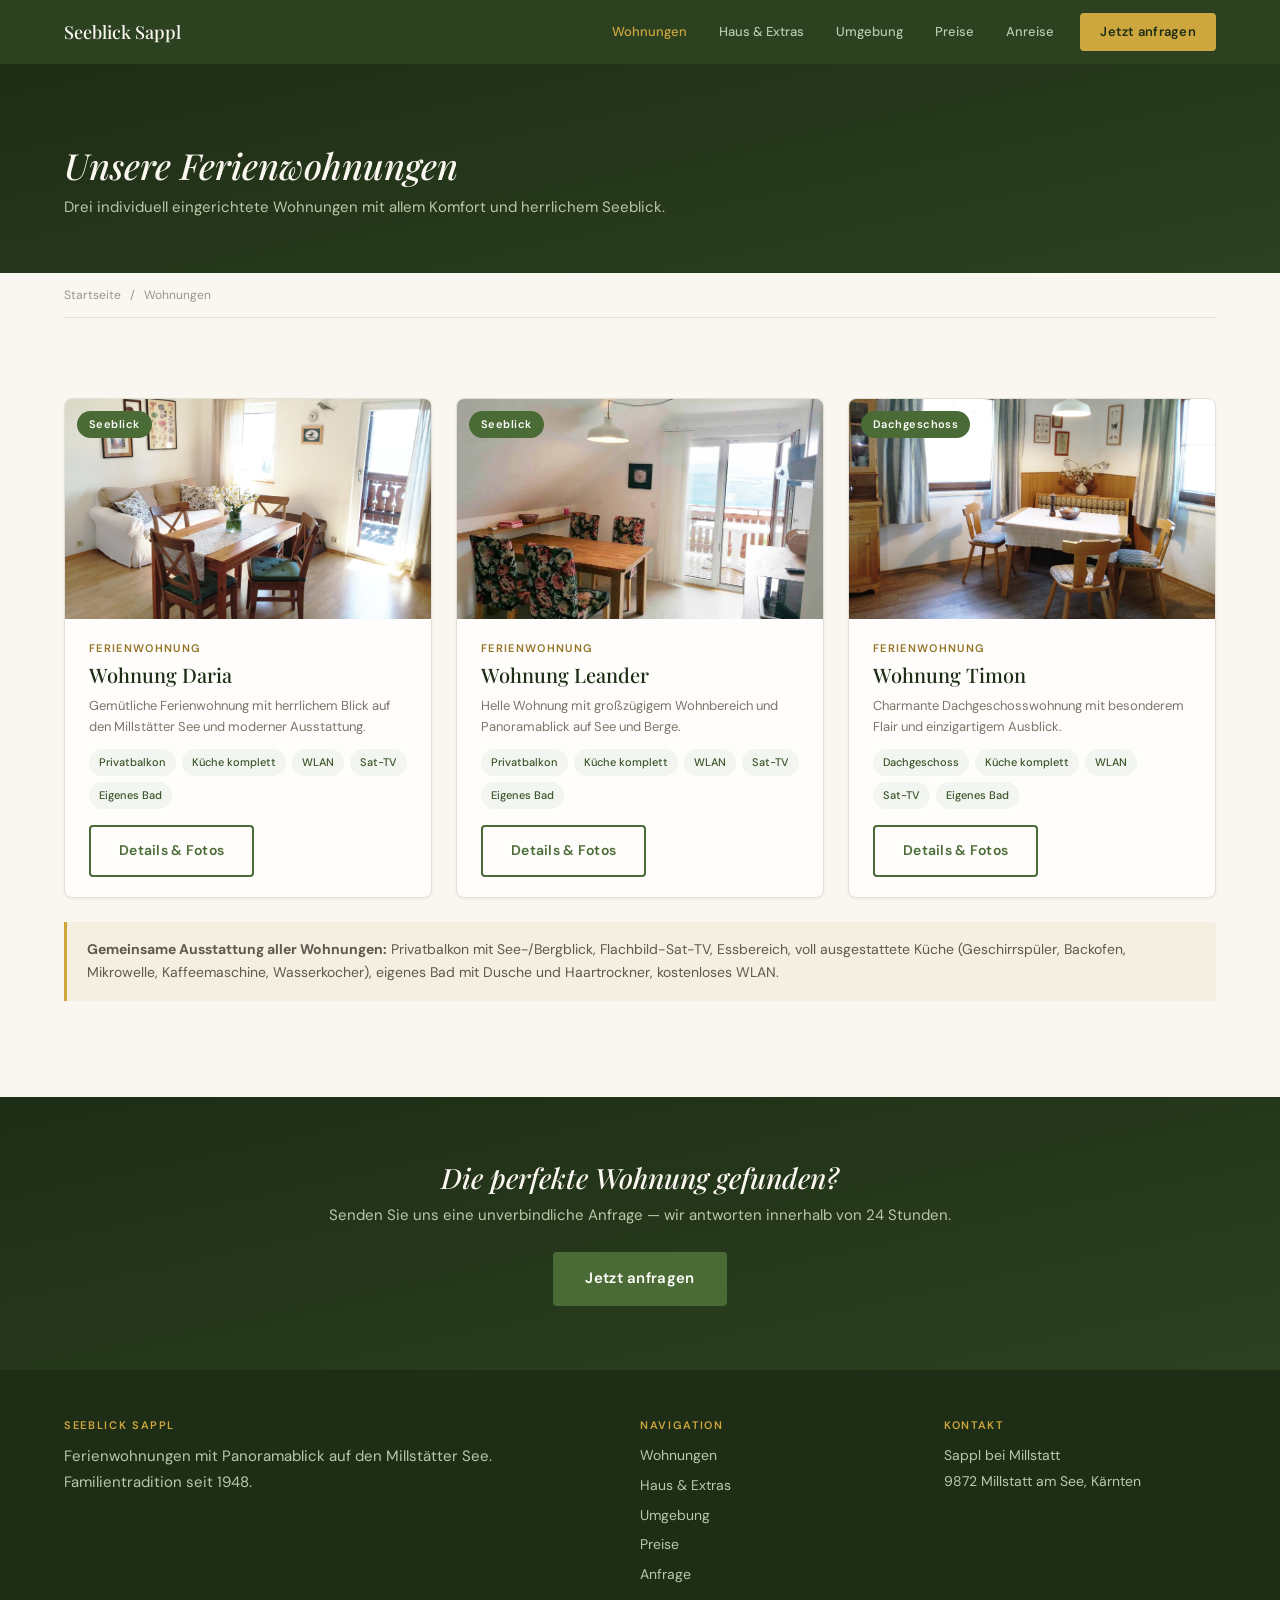
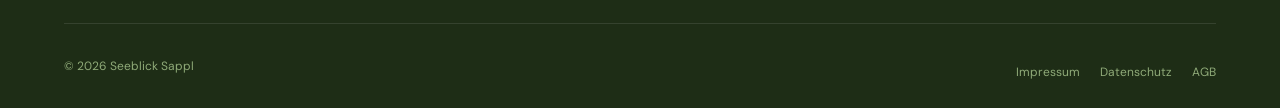
==== wohnungen/index.html @ 19c52aa5 "Initial commit: Seeblick Sappl Website" ====
<!DOCTYPE html>
<html lang="de">
<head>
  <meta charset="UTF-8">
  <meta name="viewport" content="width=device-width, initial-scale=1.0">
  <title>Ferienwohnungen — Seeblick Sappl am Millstätter See</title>
  <meta name="description" content="Drei stilvolle Ferienwohnungen Daria, Leander und Timon mit Seeblick und voll ausgestatteter Küche in Sappl bei Millstatt.">
  <link rel="canonical" href="https://seeblick-sappl.at/wohnungen/">
  <link rel="preconnect" href="https://fonts.googleapis.com">
  <link rel="preconnect" href="https://fonts.gstatic.com" crossorigin>
  <link href="https://fonts.googleapis.com/css2?family=Cormorant+Garamond:ital,wght@0,400;0,500;0,600;1,400;1,500&family=DM+Sans:ital,wght@0,300;0,400;0,500;0,600;0,700;1,400&family=Playfair+Display:ital,wght@0,400;0,500;0,600;0,700;1,400;1,500&display=swap" rel="stylesheet">
  <link rel="stylesheet" href="../css/style.css">
</head>
<body>

  <header class="header">
    <div class="header__inner">
      <a href="../index.html" class="header__logo">Seeblick Sappl</a>
      <nav class="nav">
        <a href="index.html" class="nav__link nav__link--active">Wohnungen</a>
        <a href="../haus-und-extras.html" class="nav__link">Haus &amp; Extras</a>
        <a href="../umgebung.html" class="nav__link">Umgebung</a>
        <a href="../preise.html" class="nav__link">Preise</a>
        <a href="../anreise.html" class="nav__link">Anreise</a>
        <a href="../anfrage.html" class="btn btn--primary nav__cta">Jetzt anfragen</a>
      </nav>
      <button class="hamburger" aria-label="Menü öffnen"><span></span><span></span><span></span></button>
    </div>
  </header>

  <div class="mobile-nav">
    <a href="index.html" class="mobile-nav__link">Wohnungen</a>
    <a href="../haus-und-extras.html" class="mobile-nav__link">Haus &amp; Extras</a>
    <a href="../umgebung.html" class="mobile-nav__link">Umgebung</a>
    <a href="../preise.html" class="mobile-nav__link">Preise</a>
    <a href="../anreise.html" class="mobile-nav__link">Anreise</a>
    <a href="../anfrage.html" class="mobile-nav__link">Jetzt anfragen</a>
  </div>

  <section class="page-hero">
    <div class="container">
      <h1>Unsere Ferienwohnungen</h1>
      <p>Drei individuell eingerichtete Wohnungen mit allem Komfort und herrlichem Seeblick.</p>
    </div>
  </section>

  <div class="container">
    <nav class="breadcrumb"><a href="../index.html">Startseite</a> <span>/</span> Wohnungen</nav>
  </div>

  <section class="section">
    <div class="container">
      <div class="apartment-grid">
        <div class="apartment-card">
          <div class="apartment-card__img" style="background-image: url('../bilder/Appartement%20Daria/Daria%20Wohnk%C3%BCche1.jpg');">
            <span class="apartment-card__badge">Seeblick</span>
          </div>
          <div class="apartment-card__body">
            <p class="apartment-card__label">Ferienwohnung</p>
            <h3 class="apartment-card__name">Wohnung Daria</h3>
            <p class="apartment-card__desc">Gemütliche Ferienwohnung mit herrlichem Blick auf den Millstätter See und moderner Ausstattung.</p>
            <ul class="apartment-card__features">
              <li>Privatbalkon</li>
              <li>Küche komplett</li>
              <li>WLAN</li>
              <li>Sat-TV</li>
              <li>Eigenes Bad</li>
            </ul>
            <a href="daria.html" class="btn btn--outline">Details &amp; Fotos</a>
          </div>
        </div>
        <div class="apartment-card">
          <div class="apartment-card__img" style="background-image: url('../bilder/Appartement%20Leander/Leander%20K%C3%BCche.jpeg');">
            <span class="apartment-card__badge">Seeblick</span>
          </div>
          <div class="apartment-card__body">
            <p class="apartment-card__label">Ferienwohnung</p>
            <h3 class="apartment-card__name">Wohnung Leander</h3>
            <p class="apartment-card__desc">Helle Wohnung mit großzügigem Wohnbereich und Panoramablick auf See und Berge.</p>
            <ul class="apartment-card__features">
              <li>Privatbalkon</li>
              <li>Küche komplett</li>
              <li>WLAN</li>
              <li>Sat-TV</li>
              <li>Eigenes Bad</li>
            </ul>
            <a href="leander.html" class="btn btn--outline">Details &amp; Fotos</a>
          </div>
        </div>
        <div class="apartment-card">
          <div class="apartment-card__img" style="background-image: url('../bilder/Appartement%20Timon/Timon%20Wohnk%C3%BCche%201.jpg');">
            <span class="apartment-card__badge">Dachgeschoss</span>
          </div>
          <div class="apartment-card__body">
            <p class="apartment-card__label">Ferienwohnung</p>
            <h3 class="apartment-card__name">Wohnung Timon</h3>
            <p class="apartment-card__desc">Charmante Dachgeschosswohnung mit besonderem Flair und einzigartigem Ausblick.</p>
            <ul class="apartment-card__features">
              <li>Dachgeschoss</li>
              <li>Küche komplett</li>
              <li>WLAN</li>
              <li>Sat-TV</li>
              <li>Eigenes Bad</li>
            </ul>
            <a href="timon.html" class="btn btn--outline">Details &amp; Fotos</a>
          </div>
        </div>
      </div>

      <div class="info-box" style="margin-top: 24px;">
        <p><strong>Gemeinsame Ausstattung aller Wohnungen:</strong> Privatbalkon mit See-/Bergblick, Flachbild-Sat-TV, Essbereich, voll ausgestattete Küche (Geschirrspüler, Backofen, Mikrowelle, Kaffeemaschine, Wasserkocher), eigenes Bad mit Dusche und Haartrockner, kostenloses WLAN.</p>
      </div>
    </div>
  </section>

  <section class="cta-banner">
    <div class="container">
      <h2>Die perfekte Wohnung gefunden?</h2>
      <p>Senden Sie uns eine unverbindliche Anfrage — wir antworten innerhalb von 24 Stunden.</p>
      <a href="../anfrage.html" class="btn btn--primary btn--lg">Jetzt anfragen</a>
    </div>
  </section>

  <footer class="footer">
    <div class="container">
      <div class="footer__grid">
        <div>
          <h4 class="footer__heading">Seeblick Sappl</h4>
          <p>Ferienwohnungen mit Panoramablick auf den Millstätter See. Familientradition seit 1948.</p>
        </div>
        <div>
          <h4 class="footer__heading">Navigation</h4>
          <ul class="footer__list">
            <li><a href="index.html">Wohnungen</a></li>
            <li><a href="../haus-und-extras.html">Haus &amp; Extras</a></li>
            <li><a href="../umgebung.html">Umgebung</a></li>
            <li><a href="../preise.html">Preise</a></li>
            <li><a href="../anfrage.html">Anfrage</a></li>
          </ul>
        </div>
        <div>
          <h4 class="footer__heading">Kontakt</h4>
          <div class="footer__contact">
            <p>Sappl bei Millstatt</p>
            <p>9872 Millstatt am See, Kärnten</p>
          </div>
        </div>
      </div>
      <div class="footer__bottom">
        <p>&copy; 2026 Seeblick Sappl</p>
        <div class="footer__legal">
          <a href="../impressum.html">Impressum</a>
          <a href="../datenschutz.html">Datenschutz</a>
          <a href="../agb.html">AGB</a>
        </div>
      </div>
    </div>
  </footer>

  <script src="../js/main.js"></script>
</body>
</html>
---- css/style.css ----
/* ============================================
   Seeblick Sappl — Alpine Hospitality Design
   Inspiriert von josalzburg.com & hotel-alpendorf.at
   Warm · Naturverbunden · Premium
   ============================================ */

:root {
  /* Primary — Forest Green */
  --forest-50: #f2f5f0;
  --forest-100: #dbe3d5;
  --forest-200: #b8c9ab;
  --forest-300: #8faa78;
  --forest-400: #6b8c52;
  --forest-500: #4a6b35;
  --forest-600: #3a5529;
  --forest-700: #2c4120;
  --forest-800: #1e2d16;
  --forest-900: #111a0d;

  /* Accent — Alpine Gold */
  --gold-50: #faf6ed;
  --gold-100: #f0e4c3;
  --gold-200: #e5d199;
  --gold-300: #d9bc6b;
  --gold-400: #cda63d;
  --gold-500: #b8912e;
  --gold-600: #947424;
  --gold-700: #70571b;
  --gold-800: #4d3c12;

  /* Warm — Cream */
  --cream-50: #fefdfb;
  --cream-100: #faf7f0;
  --cream-200: #f5efe1;
  --cream-300: #ede3cc;
  --cream-400: #e2d4b1;

  /* Wood — Walnut */
  --walnut-300: #c9b49c;
  --walnut-500: #9e7c5c;
  --walnut-700: #604937;

  /* Neutral — Stone */
  --stone-50: #fafaf8;
  --stone-100: #f0eeea;
  --stone-200: #e3e0da;
  --stone-300: #d0ccc3;
  --stone-400: #b8b3a8;
  --stone-500: #9b9588;
  --stone-600: #7c766a;
  --stone-700: #5e594f;
  --stone-800: #403d36;
  --stone-900: #24221e;

  /* Sky — Alpine */
  --sky-500: #3079a8;

  /* Semantic */
  --success: #4a6b35;
  --warning: #b8912e;
  --error: #a63d3d;
  --info: #3079a8;

  /* Fonts */
  --font-display: 'Playfair Display', Georgia, 'Times New Roman', serif;
  --font-body: 'DM Sans', 'Helvetica Neue', Helvetica, sans-serif;
  --font-accent: 'Cormorant Garamond', Georgia, serif;

  /* Layout */
  --max-width: 1200px;
  --content-width: 720px;
  --header-height: 64px;

  /* Radii */
  --radius-sm: 4px;
  --radius-md: 8px;
  --radius-lg: 12px;

  /* Shadows */
  --shadow-subtle: 0 1px 3px rgba(0,0,0,0.06);
  --shadow-card: 0 4px 12px rgba(0,0,0,0.08);
  --shadow-elevated: 0 8px 24px rgba(0,0,0,0.1);
}

/* --- Reset & Base --- */
*, *::before, *::after {
  box-sizing: border-box;
  margin: 0;
  padding: 0;
}

html {
  font-size: 16px;
  scroll-behavior: smooth;
}

body {
  font-family: var(--font-body);
  font-size: 15px;
  color: var(--stone-900);
  background-color: var(--cream-100);
  line-height: 1.7;
  -webkit-font-smoothing: antialiased;
}

img {
  max-width: 100%;
  height: auto;
  display: block;
}

a {
  color: var(--forest-500);
  text-decoration: none;
  transition: color 0.2s ease;
}

a:hover {
  color: var(--forest-600);
}

h1, h2 {
  font-family: var(--font-display);
  color: var(--stone-900);
  font-weight: 500;
  line-height: 1.2;
}

h3, h4 {
  font-family: var(--font-body);
  color: var(--stone-900);
  font-weight: 600;
  line-height: 1.3;
}

h1 { font-size: clamp(28px, 4vw, 36px); }
h2 { font-size: clamp(22px, 3vw, 28px); }
h3 { font-size: 18px; }
h4 { font-size: 15px; }

p { margin-bottom: 12px; }

ul, ol {
  padding-left: 20px;
  margin-bottom: 12px;
}

/* --- Utility --- */
.container {
  width: 100%;
  max-width: var(--max-width);
  margin: 0 auto;
  padding: 0 24px;
}

.section {
  padding: 80px 0;
}

.section--cream {
  background-color: var(--cream-200);
}

.section--white {
  background-color: var(--cream-50);
}

.section-header {
  text-align: center;
  margin-bottom: 48px;
}

.section-header h2 {
  margin-bottom: 8px;
}

.section-header p {
  color: var(--stone-600);
  font-size: 15px;
  max-width: 560px;
  margin: 0 auto;
  line-height: 1.7;
}

/* Label (kicker) */
.label {
  font-family: var(--font-body);
  font-size: 11px;
  font-weight: 600;
  text-transform: uppercase;
  letter-spacing: 0.15em;
  color: var(--gold-600);
  margin-bottom: 8px;
  display: block;
}

/* Decorative line */
.accent-line {
  width: 40px;
  height: 2px;
  background: var(--gold-400);
  margin: 12px auto 0;
}

.section-header .accent-line {
  margin: 12px auto 0;
}

.text-center { text-align: center; }

.sr-only {
  position: absolute;
  width: 1px;
  height: 1px;
  padding: 0;
  margin: -1px;
  overflow: hidden;
  clip: rect(0,0,0,0);
  border: 0;
}

/* --- Buttons --- */
.btn {
  display: inline-flex;
  align-items: center;
  justify-content: center;
  gap: 8px;
  padding: 12px 28px;
  border-radius: var(--radius-sm);
  font-family: var(--font-body);
  font-size: 14px;
  font-weight: 600;
  cursor: pointer;
  transition: all 0.2s ease;
  border: none;
  text-decoration: none;
  letter-spacing: 0.02em;
}

.btn--primary {
  background: var(--forest-500);
  color: var(--cream-50);
}
.btn--primary:hover {
  background: var(--forest-600);
  color: var(--cream-50);
}

.btn--gold {
  background: var(--gold-400);
  color: var(--forest-800);
}
.btn--gold:hover {
  background: var(--gold-500);
  color: var(--forest-800);
}

.btn--outline {
  background: transparent;
  color: var(--forest-500);
  border: 2px solid var(--forest-500);
}
.btn--outline:hover {
  background: var(--forest-500);
  color: var(--cream-50);
}

.btn--outline-light {
  background: transparent;
  color: var(--cream-100);
  border: 1.5px solid var(--forest-300);
}
.btn--outline-light:hover {
  background: rgba(255,255,255,0.1);
  color: var(--cream-50);
}

.btn--ghost {
  background: transparent;
  color: var(--stone-600);
  border: 1px solid var(--stone-300);
}
.btn--ghost:hover {
  background: var(--stone-100);
  color: var(--stone-800);
}

.btn--lg {
  padding: 14px 32px;
  font-size: 15px;
}

/* --- Tags / Badges --- */
.tag {
  display: inline-block;
  font-size: 11px;
  font-weight: 500;
  padding: 4px 10px;
  border-radius: 999px;
}

.tag--forest {
  background: var(--forest-50);
  color: var(--forest-600);
}

.tag--gold {
  background: var(--gold-50);
  color: var(--gold-700);
}

/* --- Header --- */
.header {
  position: fixed;
  top: 0;
  left: 0;
  right: 0;
  z-index: 1000;
  background: var(--forest-700);
  height: var(--header-height);
  transition: box-shadow 0.3s;
}

.header.scrolled {
  box-shadow: 0 2px 12px rgba(0,0,0,0.15);
}

.header__inner {
  display: flex;
  align-items: center;
  justify-content: space-between;
  height: 100%;
  max-width: var(--max-width);
  margin: 0 auto;
  padding: 0 24px;
}

.header__logo {
  font-family: var(--font-display);
  font-size: 18px;
  font-weight: 500;
  color: var(--cream-100);
  text-decoration: none;
}

.header__logo:hover { color: var(--gold-400); }

.nav {
  display: flex;
  align-items: center;
  gap: 4px;
}

.nav__link {
  padding: 8px 14px;
  color: var(--forest-200);
  font-size: 13px;
  font-weight: 500;
  text-decoration: none;
  border-radius: var(--radius-sm);
  transition: all 0.2s;
}

.nav__link:hover {
  color: var(--cream-50);
  background: rgba(255,255,255,0.08);
}

.nav__link--active {
  color: var(--gold-400);
}

.nav__cta {
  margin-left: 8px;
  background: var(--gold-400);
  color: var(--forest-800);
  padding: 8px 20px;
  font-weight: 600;
  font-size: 13px;
}
.nav__cta:hover {
  background: var(--gold-500);
  color: var(--forest-800);
}

/* Hamburger */
.hamburger {
  display: none;
  flex-direction: column;
  gap: 5px;
  cursor: pointer;
  background: none;
  border: none;
  padding: 8px;
  z-index: 1001;
}

.hamburger span {
  display: block;
  width: 22px;
  height: 2px;
  background: var(--cream-100);
  border-radius: 1px;
  transition: all 0.3s;
}

.hamburger.active span:nth-child(1) {
  transform: rotate(45deg) translate(5px, 5px);
}
.hamburger.active span:nth-child(2) { opacity: 0; }
.hamburger.active span:nth-child(3) {
  transform: rotate(-45deg) translate(5px, -5px);
}

/* Mobile menu */
.mobile-nav {
  display: none;
  position: fixed;
  inset: 0;
  background: var(--cream-50);
  z-index: 999;
  flex-direction: column;
  padding: 80px 24px 24px;
}

.mobile-nav.active { display: flex; }

.mobile-nav__link {
  font-size: 16px;
  font-weight: 500;
  color: var(--stone-800);
  padding: 14px 0;
  border-bottom: 1px solid var(--stone-200);
  text-decoration: none;
}

.mobile-nav__link:hover {
  color: var(--forest-500);
}

/* --- Hero --- */
.hero {
  position: relative;
  min-height: 85vh;
  display: flex;
  align-items: center;
  color: var(--cream-100);
  background: linear-gradient(168deg, var(--forest-800) 0%, var(--forest-700) 40%, var(--forest-600) 100%);
  margin-top: var(--header-height);
  overflow: hidden;
}

.hero__bg {
  position: absolute;
  inset: 0;
  background-size: cover;
  background-position: center;
  z-index: 0;
}

.hero__overlay {
  position: absolute;
  inset: 0;
  background: linear-gradient(to right, rgba(30,45,22,0.85) 0%, rgba(30,45,22,0.5) 100%);
  z-index: 1;
}

.hero__content {
  position: relative;
  z-index: 2;
  max-width: 600px;
  padding: 48px 0;
}

.hero__label {
  font-family: var(--font-body);
  font-size: 11px;
  font-weight: 600;
  text-transform: uppercase;
  letter-spacing: 0.2em;
  color: var(--forest-200);
  margin-bottom: 16px;
}

.hero__title {
  font-family: var(--font-display);
  font-size: clamp(32px, 5vw, 48px);
  font-weight: 500;
  font-style: italic;
  line-height: 1.15;
  color: var(--cream-100);
  margin-bottom: 16px;
}

.hero__subtitle {
  font-size: 16px;
  line-height: 1.7;
  color: var(--forest-200);
  margin-bottom: 32px;
}

.hero__buttons {
  display: flex;
  gap: 12px;
  flex-wrap: wrap;
}

/* --- Page Hero (subpages) --- */
.page-hero {
  padding: 80px 0 40px;
  background: linear-gradient(168deg, var(--forest-800) 0%, var(--forest-700) 100%);
  color: var(--cream-100);
  margin-top: var(--header-height);
}

.page-hero h1 {
  color: var(--cream-100);
  font-style: italic;
  margin-bottom: 8px;
}

.page-hero p {
  color: var(--forest-200);
  font-size: 15px;
}

/* Breadcrumb */
.breadcrumb {
  padding: 12px 0;
  font-size: 12px;
  color: var(--stone-500);
  border-bottom: 1px solid var(--stone-200);
  margin-bottom: 0;
}

.breadcrumb a {
  color: var(--stone-500);
  text-decoration: none;
}
.breadcrumb a:hover { color: var(--forest-500); }
.breadcrumb span { margin: 0 6px; }

/* --- USP Row --- */
.usp-row {
  display: grid;
  grid-template-columns: repeat(4, 1fr);
  gap: 20px;
  margin-top: -48px;
  position: relative;
  z-index: 10;
}

.usp-card {
  background: var(--cream-50);
  border: 1px solid var(--stone-200);
  border-radius: var(--radius-md);
  padding: 24px;
  text-align: center;
  box-shadow: var(--shadow-card);
  transition: transform 0.2s, box-shadow 0.2s;
}

.usp-card:hover {
  transform: translateY(-2px);
  box-shadow: var(--shadow-elevated);
}

.usp-card__icon {
  width: 48px;
  height: 48px;
  border-radius: 50%;
  background: var(--forest-50);
  display: flex;
  align-items: center;
  justify-content: center;
  margin: 0 auto 12px;
}

.usp-card__icon svg {
  width: 22px;
  height: 22px;
  fill: var(--forest-500);
}

.usp-card__label {
  font-size: 11px;
  font-weight: 600;
  text-transform: uppercase;
  letter-spacing: 0.12em;
  color: var(--gold-600);
  margin-bottom: 4px;
}

.usp-card__title {
  font-family: var(--font-display);
  font-size: 17px;
  font-weight: 500;
  color: var(--forest-700);
  margin-bottom: 6px;
}

.usp-card__text {
  font-size: 13px;
  color: var(--stone-600);
  line-height: 1.6;
  margin-bottom: 0;
}

/* --- Apartment Cards --- */
.apartment-grid {
  display: grid;
  grid-template-columns: repeat(3, 1fr);
  gap: 24px;
}

.apartment-card {
  background: var(--cream-50);
  border: 1px solid var(--stone-200);
  border-radius: var(--radius-md);
  overflow: hidden;
  box-shadow: var(--shadow-subtle);
  transition: transform 0.2s, box-shadow 0.2s;
}

.apartment-card:hover {
  transform: translateY(-3px);
  box-shadow: var(--shadow-card);
}

.apartment-card__img {
  height: 220px;
  background-size: cover;
  background-position: center;
  background-color: var(--forest-100);
  position: relative;
}

.apartment-card__badge {
  position: absolute;
  top: 12px;
  left: 12px;
  background: var(--forest-500);
  color: var(--cream-50);
  padding: 4px 12px;
  border-radius: 999px;
  font-size: 11px;
  font-weight: 600;
  letter-spacing: 0.04em;
}

.apartment-card__body {
  padding: 20px 24px;
}

.apartment-card__label {
  font-size: 11px;
  font-weight: 600;
  text-transform: uppercase;
  letter-spacing: 0.12em;
  color: var(--gold-600);
  margin-bottom: 4px;
}

.apartment-card__name {
  font-family: var(--font-display);
  font-size: 20px;
  font-weight: 500;
  color: var(--forest-800);
  margin-bottom: 8px;
}

.apartment-card__desc {
  color: var(--stone-600);
  font-size: 13px;
  line-height: 1.6;
  margin-bottom: 12px;
}

.apartment-card__features {
  display: flex;
  flex-wrap: wrap;
  gap: 6px;
  margin-bottom: 16px;
  list-style: none;
  padding: 0;
}

.apartment-card__features li {
  font-size: 11px;
  font-weight: 500;
  color: var(--forest-600);
  background: var(--forest-50);
  padding: 4px 10px;
  border-radius: 999px;
}

/* --- Feature Grid --- */
.feature-grid {
  display: grid;
  grid-template-columns: repeat(3, 1fr);
  gap: 24px;
}

.feature-card {
  background: var(--cream-50);
  border: 1px solid var(--stone-200);
  border-radius: var(--radius-md);
  padding: 24px;
  transition: box-shadow 0.2s;
}

.feature-card:hover {
  box-shadow: var(--shadow-card);
}

.feature-card__icon {
  width: 40px;
  height: 40px;
  border-radius: 50%;
  background: var(--forest-50);
  display: flex;
  align-items: center;
  justify-content: center;
  margin-bottom: 12px;
}

.feature-card__icon svg {
  width: 20px;
  height: 20px;
  color: var(--forest-500);
  fill: none;
}

.feature-card__title {
  font-weight: 600;
  font-size: 15px;
  color: var(--forest-700);
  margin-bottom: 4px;
}

.feature-card__text {
  color: var(--stone-600);
  font-size: 13px;
  line-height: 1.6;
  margin-bottom: 0;
}

/* --- Checklist Grid --- */
.checklist-grid {
  display: grid;
  grid-template-columns: repeat(2, 1fr);
  gap: 20px;
  list-style: none;
  padding: 0;
  max-width: 900px;
  margin: 0 auto;
}

.checklist-item {
  display: flex;
  align-items: flex-start;
  gap: 14px;
  background: var(--cream-50);
  border: 1px solid var(--stone-200);
  border-radius: var(--radius-md);
  padding: 20px;
  transition: box-shadow 0.2s;
}

.checklist-item:hover {
  box-shadow: var(--shadow-card);
}

.checklist-item__icon {
  width: 22px;
  height: 22px;
  color: var(--forest-500);
  flex-shrink: 0;
  margin-top: 1px;
}

.checklist-item__title {
  font-weight: 600;
  font-size: 15px;
  color: var(--forest-700);
  margin-bottom: 2px;
}

.checklist-item__text {
  color: var(--stone-600);
  font-size: 13px;
  line-height: 1.6;
  margin-bottom: 0;
}

/* --- CTA Banner --- */
.cta-banner {
  background: linear-gradient(168deg, var(--forest-800) 0%, var(--forest-700) 100%);
  color: var(--cream-100);
  padding: 64px 0;
  text-align: center;
}

.cta-banner h2 {
  color: var(--cream-100);
  font-style: italic;
  margin-bottom: 8px;
}

.cta-banner p {
  color: var(--forest-200);
  margin-bottom: 24px;
  font-size: 15px;
}

/* --- Form --- */
.form-card {
  background: var(--cream-50);
  border: 1px solid var(--stone-200);
  border-radius: var(--radius-md);
  padding: 32px;
  box-shadow: var(--shadow-card);
  max-width: var(--content-width);
}

.form-row {
  display: grid;
  grid-template-columns: 1fr 1fr;
  gap: 16px;
}

.form-group {
  margin-bottom: 16px;
}

.form-group label {
  display: block;
  font-weight: 600;
  font-size: 12px;
  text-transform: uppercase;
  letter-spacing: 0.06em;
  margin-bottom: 6px;
  color: var(--stone-800);
}

.form-group label .required {
  color: var(--error);
}

.form-group input,
.form-group select,
.form-group textarea {
  width: 100%;
  padding: 10px 14px;
  border: 1px solid var(--stone-300);
  border-radius: var(--radius-sm);
  font-family: var(--font-body);
  font-size: 14px;
  color: var(--stone-900);
  background: white;
  transition: border-color 0.2s;
}

.form-group input:focus,
.form-group select:focus,
.form-group textarea:focus {
  outline: none;
  border-color: var(--forest-400);
  box-shadow: 0 0 0 3px rgba(74,107,53,0.12);
}

.form-group textarea {
  resize: vertical;
  min-height: 110px;
}

.checkbox-group {
  display: flex;
  flex-wrap: wrap;
  gap: 12px;
}

.checkbox-label {
  display: flex;
  align-items: center;
  gap: 6px;
  font-size: 14px;
  cursor: pointer;
  color: var(--stone-700);
}

.checkbox-label input[type="checkbox"],
.checkbox-label input[type="radio"] {
  width: auto;
  accent-color: var(--forest-500);
}

.form-consent {
  display: flex;
  align-items: flex-start;
  gap: 8px;
  font-size: 12px;
  color: var(--stone-600);
  margin-bottom: 20px;
  line-height: 1.5;
}

.form-consent input { margin-top: 2px; width: auto; }

/* --- Price Table --- */
.price-table {
  width: 100%;
  border-collapse: collapse;
  border-radius: var(--radius-md);
  overflow: hidden;
  box-shadow: var(--shadow-subtle);
}

.price-table thead {
  background: var(--forest-700);
  color: var(--cream-100);
}

.price-table th {
  padding: 12px 16px;
  text-align: left;
  font-weight: 600;
  font-size: 12px;
  text-transform: uppercase;
  letter-spacing: 0.06em;
}

.price-table td {
  padding: 10px 16px;
  border-bottom: 1px solid var(--stone-200);
  font-size: 14px;
  background: var(--cream-50);
}

.price-table tbody tr:hover td {
  background: var(--cream-200);
}

/* --- Info Box --- */
.info-box {
  background: var(--cream-200);
  border-left: 3px solid var(--gold-400);
  padding: 16px 20px;
  border-radius: 0 var(--radius-sm) var(--radius-sm) 0;
  margin-bottom: 16px;
  font-size: 14px;
  color: var(--stone-700);
}

.info-box p { margin-bottom: 0; }

/* --- Gallery --- */
.gallery-grid {
  display: grid;
  grid-template-columns: repeat(3, 1fr);
  gap: 8px;
}

.gallery-item {
  aspect-ratio: 4/3;
  background: var(--cream-200);
  border-radius: var(--radius-md);
  overflow: hidden;
  display: flex;
  align-items: center;
  justify-content: center;
  color: var(--stone-500);
  font-size: 12px;
  cursor: pointer;
  transition: transform 0.2s;
  border: 1px solid var(--stone-200);
}

.gallery-item:hover {
  transform: scale(1.02);
}

.gallery-item img {
  width: 100%;
  height: 100%;
  object-fit: cover;
}

/* --- Lightbox --- */
.lightbox {
  display: none;
  position: fixed;
  inset: 0;
  background: rgba(17,26,13,0.92);
  z-index: 2000;
  align-items: center;
  justify-content: center;
}

.lightbox.active { display: flex; }

.lightbox__close {
  position: absolute;
  top: 16px;
  right: 16px;
  background: none;
  border: none;
  color: var(--cream-100);
  font-size: 28px;
  cursor: pointer;
}

.lightbox__content {
  max-width: 90%;
  max-height: 85vh;
  border-radius: var(--radius-sm);
}

/* --- Activity Cards --- */
.activity-grid {
  display: grid;
  grid-template-columns: repeat(3, 1fr);
  gap: 24px;
}

.activity-card {
  background: var(--cream-50);
  border: 1px solid var(--stone-200);
  border-radius: var(--radius-md);
  overflow: hidden;
  box-shadow: var(--shadow-subtle);
  transition: box-shadow 0.2s;
}

.activity-card:hover {
  box-shadow: var(--shadow-card);
}

.activity-card__img {
  height: 160px;
  background-size: cover;
  background-position: center;
  background-color: var(--cream-200);
}

.activity-card__body {
  padding: 16px 20px;
}

.activity-card__distance {
  font-size: 11px;
  font-weight: 600;
  text-transform: uppercase;
  letter-spacing: 0.1em;
  color: var(--gold-600);
  margin-bottom: 4px;
}

.activity-card__title {
  font-family: var(--font-display);
  font-size: 17px;
  font-weight: 500;
  color: var(--forest-700);
  margin-bottom: 6px;
}

.activity-card__text {
  color: var(--stone-600);
  font-size: 13px;
  line-height: 1.6;
  margin-bottom: 0;
}

/* --- Map --- */
.map-container {
  border-radius: var(--radius-md);
  overflow: hidden;
  height: 380px;
  border: 1px solid var(--stone-200);
}

.map-container iframe {
  width: 100%;
  height: 100%;
  border: 0;
}

/* --- FAQ --- */
.faq-list {
  max-width: var(--content-width);
  margin: 0 auto;
}

.faq-item {
  background: var(--cream-50);
  border: 1px solid var(--stone-200);
  border-radius: var(--radius-md);
  margin-bottom: 8px;
  overflow: hidden;
}

.faq-item__question {
  width: 100%;
  padding: 16px 20px;
  background: none;
  border: none;
  font-family: var(--font-body);
  font-size: 15px;
  font-weight: 600;
  color: var(--stone-800);
  text-align: left;
  cursor: pointer;
  display: flex;
  justify-content: space-between;
  align-items: center;
  transition: color 0.2s;
}

.faq-item__question:hover {
  color: var(--forest-500);
}

.faq-item__question::after {
  content: '+';
  font-size: 20px;
  font-weight: 300;
  color: var(--gold-400);
  transition: transform 0.2s;
}

.faq-item.active .faq-item__question::after {
  content: '\2212';
}

.faq-item__answer {
  max-height: 0;
  overflow: hidden;
  transition: max-height 0.2s ease;
}

.faq-item__answer__inner {
  padding: 0 20px 16px;
  color: var(--stone-600);
  font-size: 14px;
  line-height: 1.7;
}

/* --- Timeline --- */
.timeline {
  max-width: var(--content-width);
  margin: 0 auto;
  position: relative;
  padding-left: 24px;
}

.timeline::before {
  content: '';
  position: absolute;
  left: 0;
  top: 0;
  bottom: 0;
  width: 2px;
  background: var(--gold-300);
}

.timeline-item {
  position: relative;
  margin-bottom: 24px;
  padding-left: 20px;
}

.timeline-item::before {
  content: '';
  position: absolute;
  left: -24px;
  top: 4px;
  width: 10px;
  height: 10px;
  background: var(--gold-400);
  border-radius: 50%;
  border: 2px solid var(--cream-100);
}

.timeline-item__year {
  font-family: var(--font-body);
  font-weight: 600;
  font-size: 11px;
  text-transform: uppercase;
  letter-spacing: 0.12em;
  color: var(--gold-600);
  margin-bottom: 2px;
}

.timeline-item__text {
  color: var(--stone-700);
  font-size: 14px;
  line-height: 1.6;
  margin-bottom: 0;
}

/* --- Apartment Hero Image --- */
.apartment-hero-img {
  padding: 32px 0 0;
}

.apartment-hero-img img {
  width: 100%;
  max-height: 480px;
  object-fit: cover;
  border-radius: var(--radius-lg);
  box-shadow: var(--shadow-card);
}

/* --- Apartment Detail --- */
.apartment-detail {
  display: grid;
  grid-template-columns: 1fr 1fr;
  gap: 32px;
  align-items: start;
}

.apartment-detail__info .label {
  margin-bottom: 4px;
}

.apartment-detail__info h2 {
  font-style: italic;
}

.apartment-detail__info .accent-line {
  margin: 8px 0 16px;
}

.amenity-list {
  display: grid;
  grid-template-columns: 1fr 1fr;
  gap: 6px;
  list-style: none;
  padding: 0;
  margin-bottom: 20px;
}

.amenity-list li {
  font-size: 13px;
  color: var(--stone-700);
  padding: 6px 0;
  border-bottom: 1px solid var(--stone-100);
  display: flex;
  align-items: center;
  gap: 6px;
}

.amenity-list li::before {
  content: '';
  width: 6px;
  height: 6px;
  border-radius: 50%;
  background: var(--gold-400);
  flex-shrink: 0;
}

/* --- Footer --- */
.footer {
  background: var(--forest-800);
  color: var(--forest-200);
  padding: 48px 0 20px;
}

.footer a {
  color: var(--forest-200);
  text-decoration: none;
}
.footer a:hover { color: var(--gold-400); }

.footer__grid {
  display: grid;
  grid-template-columns: 2fr 1fr 1fr;
  gap: 32px;
  margin-bottom: 32px;
  padding-bottom: 24px;
  border-bottom: 1px solid rgba(255,255,255,0.1);
}

.footer__heading {
  font-family: var(--font-body);
  font-size: 11px;
  font-weight: 600;
  text-transform: uppercase;
  letter-spacing: 0.15em;
  color: var(--gold-400);
  margin-bottom: 12px;
}

.footer__list {
  list-style: none;
  padding: 0;
}

.footer__list li {
  margin-bottom: 6px;
  font-size: 14px;
}

.footer__contact p {
  margin-bottom: 2px;
  font-size: 14px;
}

.footer__bottom {
  display: flex;
  justify-content: space-between;
  align-items: center;
  flex-wrap: wrap;
  gap: 8px;
  font-size: 12px;
  color: var(--forest-300);
}

.footer__legal {
  display: flex;
  gap: 20px;
}

.footer__legal a { color: var(--forest-300); }

/* --- Responsive --- */
@media (max-width: 1024px) {
  .nav { display: none; }
  .hamburger { display: flex; }
  .apartment-grid { grid-template-columns: 1fr 1fr; }
  .feature-grid { grid-template-columns: 1fr 1fr; }
  .activity-grid { grid-template-columns: 1fr 1fr; }
  .usp-row { grid-template-columns: 1fr 1fr; }
}

@media (max-width: 768px) {
  .container { padding: 0 16px; }
  .section { padding: 48px 0; }
  .form-row { grid-template-columns: 1fr; }
  .apartment-detail { grid-template-columns: 1fr; }
  .footer__grid { grid-template-columns: 1fr; gap: 24px; }
  .hero { min-height: 75vh; }
  .hero__title { font-size: clamp(28px, 6vw, 36px); }
  .gallery-grid { grid-template-columns: 1fr 1fr; }
  .usp-row { margin-top: -32px; }
  .form-card { padding: 20px; }
}

@media (max-width: 480px) {
  .container { padding: 0 12px; }
  .usp-row { grid-template-columns: 1fr; }
  .apartment-grid { grid-template-columns: 1fr; }
  .feature-grid { grid-template-columns: 1fr; }
  .checklist-grid { grid-template-columns: 1fr; }
  .activity-grid { grid-template-columns: 1fr; }
  .hero__buttons { flex-direction: column; }
  .footer__bottom { flex-direction: column; text-align: center; }
  .footer__legal { justify-content: center; }
}

/* --- Print --- */
@media print {
  .header, .footer, .mobile-nav, .cta-banner { display: none; }
  body { background: white; }
  .hero { min-height: auto; padding: 24px 0; }
}
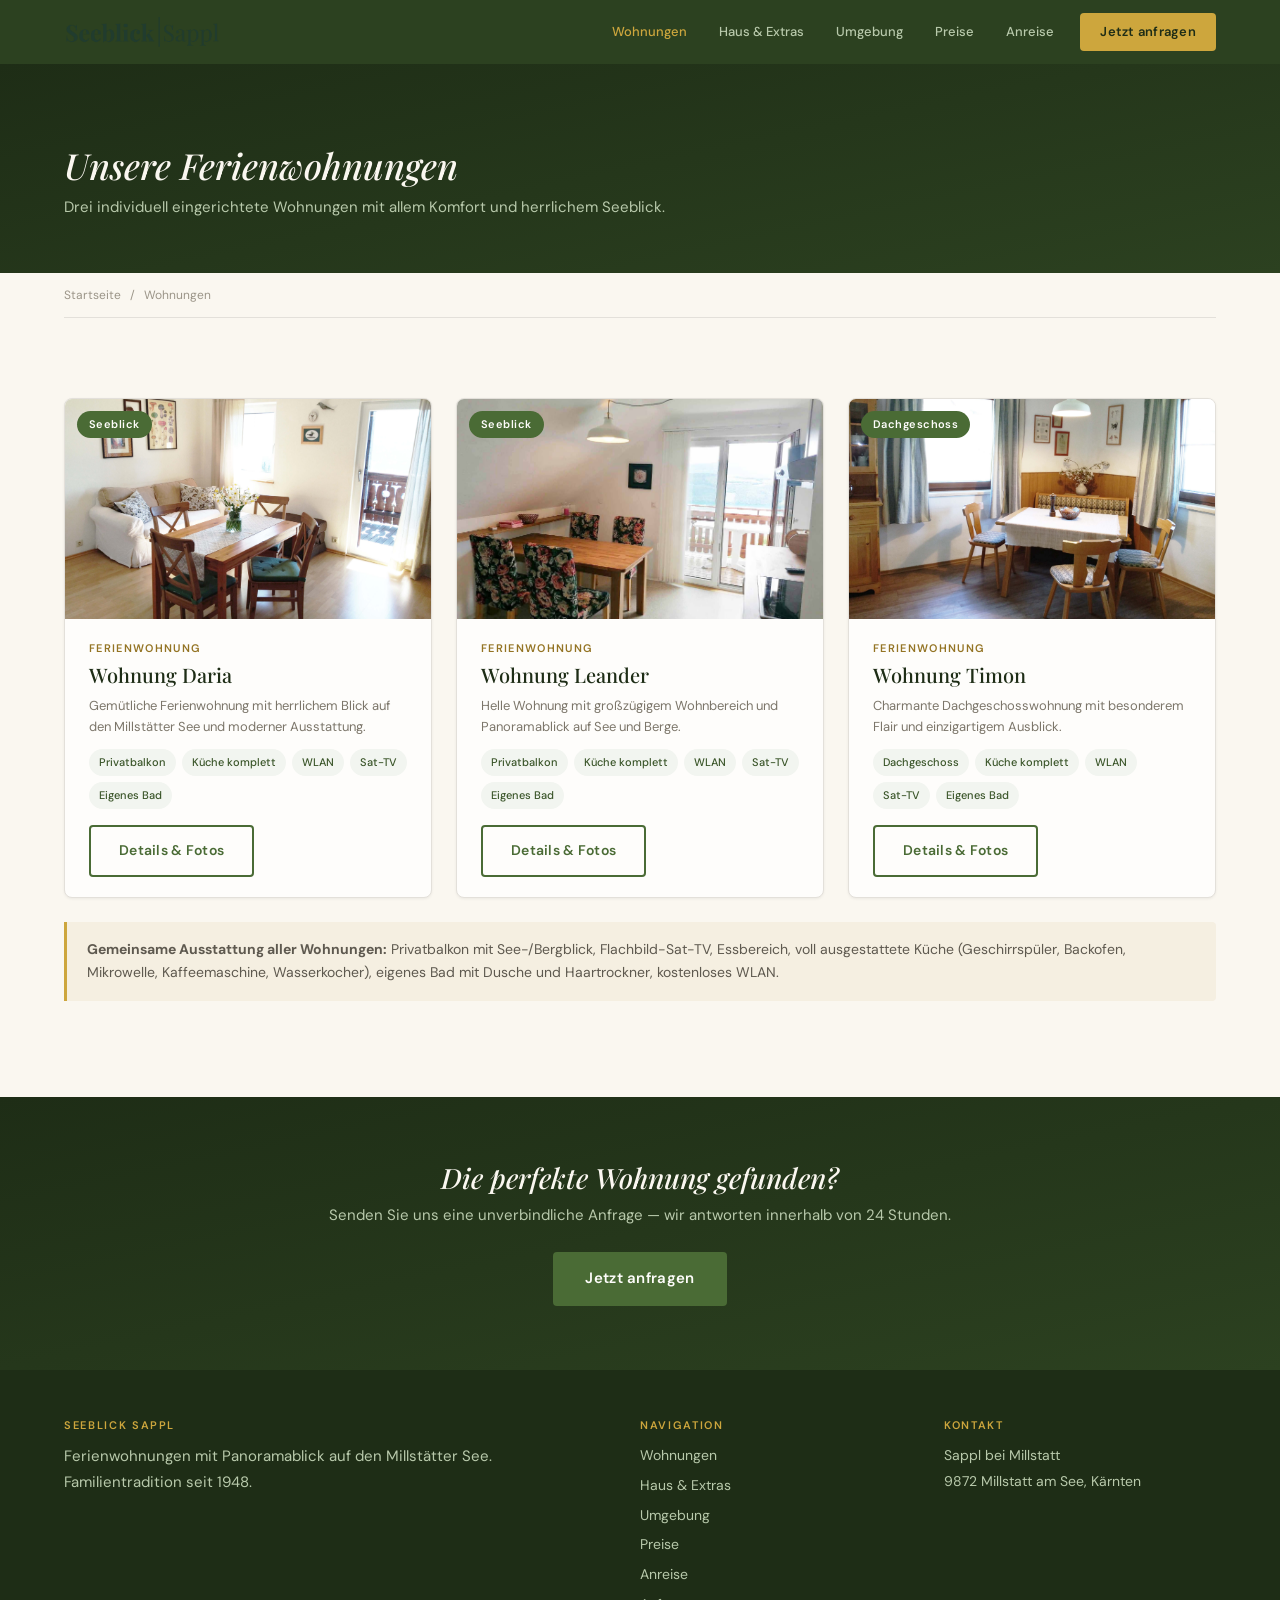
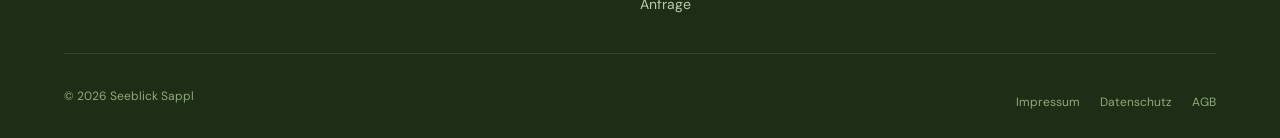
==== commit 65a2b4c5: "Add logo, lightbox navigation, scroll-to-top, and form improvements - Replace text logo with image l" ====
--- a/wohnungen/index.html
+++ b/wohnungen/index.html
@@ -10,12 +10,14 @@
   <link rel="preconnect" href="https://fonts.gstatic.com" crossorigin>
   <link href="https://fonts.googleapis.com/css2?family=Cormorant+Garamond:ital,wght@0,400;0,500;0,600;1,400;1,500&family=DM+Sans:ital,wght@0,300;0,400;0,500;0,600;0,700;1,400&family=Playfair+Display:ital,wght@0,400;0,500;0,600;0,700;1,400;1,500&display=swap" rel="stylesheet">
   <link rel="stylesheet" href="../css/style.css">
+  <link rel="icon" type="image/png" href="../seeblick-logo.png">
+  <meta property="og:image" content="https://seeblick-sappl.at/seeblick-logo.png">
 </head>
 <body>
 
   <header class="header">
     <div class="header__inner">
-      <a href="../index.html" class="header__logo">Seeblick Sappl</a>
+      <a href="../index.html" class="header__logo"><img src="../seeblick-logo.png" alt="Seeblick Sappl" class="header__logo-img"></a>
       <nav class="nav">
         <a href="index.html" class="nav__link nav__link--active">Wohnungen</a>
         <a href="../haus-und-extras.html" class="nav__link">Haus &amp; Extras</a>
@@ -135,6 +137,7 @@
             <li><a href="../haus-und-extras.html">Haus &amp; Extras</a></li>
             <li><a href="../umgebung.html">Umgebung</a></li>
             <li><a href="../preise.html">Preise</a></li>
+            <li><a href="../anreise.html">Anreise</a></li>
             <li><a href="../anfrage.html">Anfrage</a></li>
           </ul>
         </div>
@@ -157,6 +160,7 @@
     </div>
   </footer>
 
+  <button class="scroll-top" aria-label="Nach oben">&#8593;</button>
   <script src="../js/main.js"></script>
 </body>
 </html>
--- a/css/style.css
+++ b/css/style.css
@@ -336,14 +336,15 @@
 }
 
 .header__logo {
-  font-family: var(--font-display);
-  font-size: 18px;
-  font-weight: 500;
-  color: var(--cream-100);
+  display: flex;
+  align-items: center;
   text-decoration: none;
 }
 
-.header__logo:hover { color: var(--gold-400); }
+.header__logo-img {
+  height: 40px;
+  width: auto;
+}
 
 .nav {
   display: flex;
@@ -1008,12 +1009,50 @@
   color: var(--cream-100);
   font-size: 28px;
   cursor: pointer;
+  z-index: 2001;
 }
 
 .lightbox__content {
-  max-width: 90%;
+  max-width: 85%;
   max-height: 85vh;
   border-radius: var(--radius-sm);
+}
+
+.lightbox__prev,
+.lightbox__next {
+  position: absolute;
+  top: 50%;
+  transform: translateY(-50%);
+  background: rgba(255,255,255,0.15);
+  border: none;
+  color: var(--cream-100);
+  font-size: 24px;
+  width: 48px;
+  height: 48px;
+  border-radius: 50%;
+  cursor: pointer;
+  transition: background 0.2s;
+  display: flex;
+  align-items: center;
+  justify-content: center;
+}
+
+.lightbox__prev:hover,
+.lightbox__next:hover {
+  background: rgba(255,255,255,0.3);
+}
+
+.lightbox__prev { left: 16px; }
+.lightbox__next { right: 16px; }
+
+.lightbox__counter {
+  position: absolute;
+  bottom: 20px;
+  left: 50%;
+  transform: translateX(-50%);
+  color: var(--cream-100);
+  font-size: 13px;
+  opacity: 0.8;
 }
 
 /* --- Activity Cards --- */
@@ -1358,9 +1397,52 @@
   .footer__legal { justify-content: center; }
 }
 
+/* --- Scroll to Top --- */
+.scroll-top {
+  position: fixed;
+  bottom: 24px;
+  right: 24px;
+  width: 44px;
+  height: 44px;
+  background: var(--forest-600);
+  color: var(--cream-100);
+  border: none;
+  border-radius: 50%;
+  font-size: 20px;
+  cursor: pointer;
+  opacity: 0;
+  visibility: hidden;
+  transition: opacity 0.3s, visibility 0.3s, background 0.2s;
+  z-index: 900;
+  display: flex;
+  align-items: center;
+  justify-content: center;
+}
+
+.scroll-top.visible {
+  opacity: 1;
+  visibility: visible;
+}
+
+.scroll-top:hover {
+  background: var(--forest-500);
+}
+
+/* --- Form Errors --- */
+.input--error {
+  border-color: var(--error) !important;
+}
+
+.form-error {
+  display: block;
+  color: var(--error);
+  font-size: 12px;
+  margin-top: 4px;
+}
+
 /* --- Print --- */
 @media print {
-  .header, .footer, .mobile-nav, .cta-banner { display: none; }
+  .header, .footer, .mobile-nav, .cta-banner, .scroll-top { display: none; }
   body { background: white; }
   .hero { min-height: auto; padding: 24px 0; }
 }
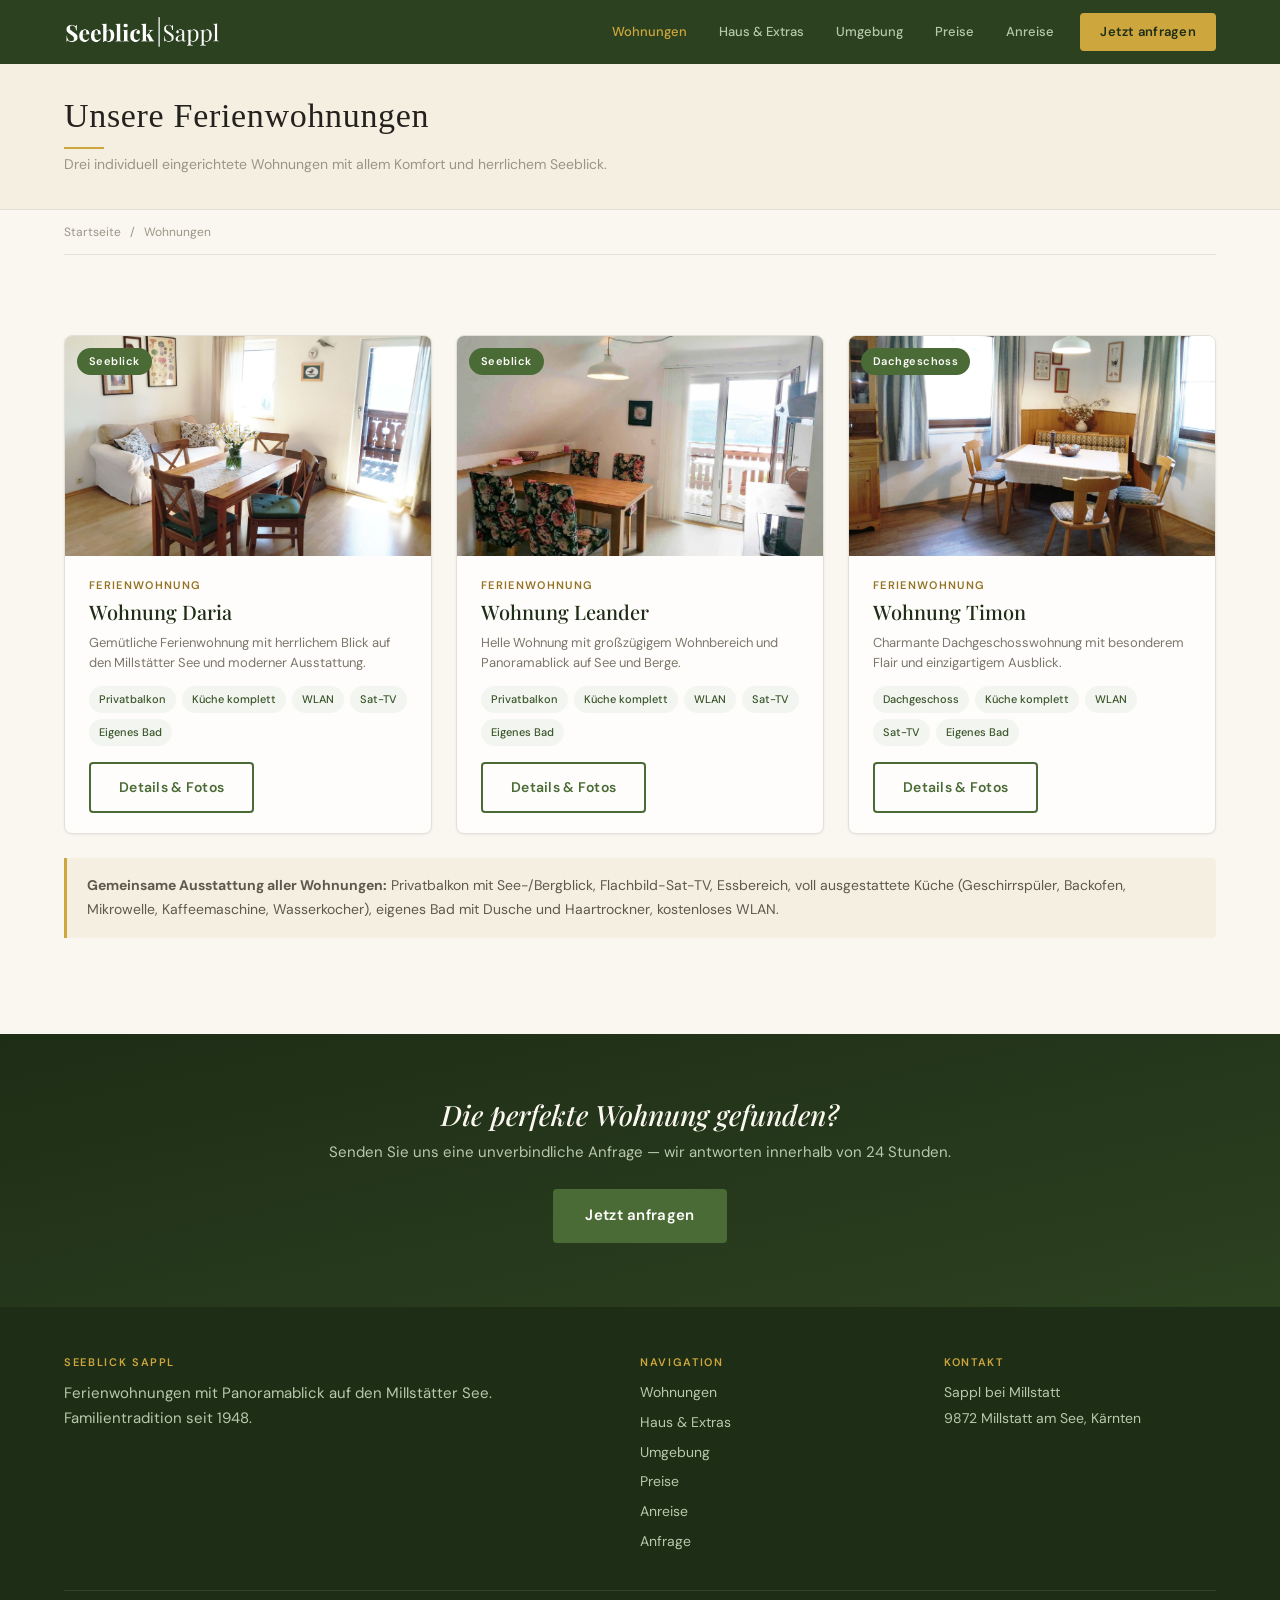
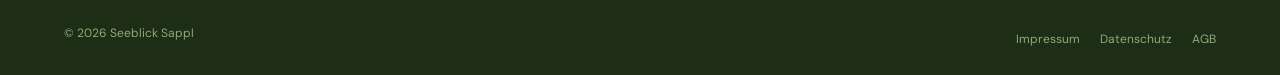
==== commit 08f13e35: "Update Impressum/Datenschutz mit Betreiberdaten, Hero-Button und Platzhalter bereinigen - Impressum:" ====
--- a/wohnungen/index.html
+++ b/wohnungen/index.html
@@ -10,7 +10,7 @@
   <link rel="preconnect" href="https://fonts.gstatic.com" crossorigin>
   <link href="https://fonts.googleapis.com/css2?family=Cormorant+Garamond:ital,wght@0,400;0,500;0,600;1,400;1,500&family=DM+Sans:ital,wght@0,300;0,400;0,500;0,600;0,700;1,400&family=Playfair+Display:ital,wght@0,400;0,500;0,600;0,700;1,400;1,500&display=swap" rel="stylesheet">
   <link rel="stylesheet" href="../css/style.css">
-  <link rel="icon" type="image/png" href="../seeblick-logo.png">
+  <link rel="icon" type="image/svg+xml" href="../favicon.svg">
   <meta property="og:image" content="https://seeblick-sappl.at/seeblick-logo.png">
 </head>
 <body>
--- a/css/style.css
+++ b/css/style.css
@@ -344,6 +344,7 @@
 .header__logo-img {
   height: 40px;
   width: auto;
+  filter: brightness(0) invert(1);
 }
 
 .nav {
@@ -508,21 +509,34 @@
 
 /* --- Page Hero (subpages) --- */
 .page-hero {
-  padding: 80px 0 40px;
-  background: linear-gradient(168deg, var(--forest-800) 0%, var(--forest-700) 100%);
-  color: var(--cream-100);
+  padding: 32px 0 20px;
+  background: var(--cream-200);
   margin-top: var(--header-height);
+  border-bottom: 1px solid var(--stone-200);
 }
 
 .page-hero h1 {
-  color: var(--cream-100);
-  font-style: italic;
-  margin-bottom: 8px;
+  color: var(--stone-900);
+  font-family: 'Cormorant Garamond', Georgia, serif;
+  font-weight: 500;
+  font-style: normal;
+  letter-spacing: 0.02em;
+  margin-bottom: 4px;
+  font-size: clamp(24px, 3.5vw, 34px);
+}
+
+.page-hero h1::after {
+  content: '';
+  display: block;
+  width: 40px;
+  height: 2px;
+  background: var(--gold-400);
+  margin-top: 10px;
 }
 
 .page-hero p {
-  color: var(--forest-200);
-  font-size: 15px;
+  color: var(--stone-500);
+  font-size: 14px;
 }
 
 /* Breadcrumb */
@@ -985,6 +999,106 @@
   width: 100%;
   height: 100%;
   object-fit: cover;
+}
+
+/* --- Gallery Featured (Airbnb-Style) --- */
+.gallery-featured {
+  display: grid;
+  grid-template-columns: 2fr 1fr;
+  grid-template-rows: 1fr 1fr;
+  gap: 8px;
+  border-radius: var(--radius-lg);
+  overflow: hidden;
+}
+
+.gallery-featured .gallery-item {
+  border-radius: 0;
+  border: none;
+}
+
+.gallery-featured__main {
+  grid-row: 1 / 3;
+  aspect-ratio: auto;
+}
+
+.gallery-featured__rest {
+  display: grid;
+  grid-template-columns: repeat(auto-fill, minmax(140px, 1fr));
+  gap: 8px;
+  margin-top: 8px;
+}
+
+.gallery-featured__rest .gallery-item {
+  aspect-ratio: 4/3;
+}
+
+/* --- Quick Facts --- */
+.quick-facts {
+  display: flex;
+  flex-wrap: wrap;
+  gap: 8px;
+  padding: 20px 0;
+  border-bottom: 1px solid var(--stone-200);
+  margin-bottom: 32px;
+}
+
+.quick-facts .tag {
+  font-size: 12px;
+  padding: 6px 14px;
+  font-weight: 600;
+}
+
+/* --- Amenity Tags --- */
+.amenity-tags {
+  display: flex;
+  flex-wrap: wrap;
+  gap: 8px;
+  margin-bottom: 24px;
+}
+
+.amenity-tags .tag {
+  font-size: 12px;
+  padding: 6px 12px;
+}
+
+/* --- Apartment Links (Mini Cards) --- */
+.apartment-links {
+  display: flex;
+  gap: 12px;
+  margin-top: 24px;
+  padding-top: 24px;
+  border-top: 1px solid var(--stone-200);
+}
+
+.apartment-links__card {
+  flex: 1;
+  display: flex;
+  flex-direction: column;
+  gap: 4px;
+  padding: 16px;
+  background: var(--cream-50);
+  border: 1px solid var(--stone-200);
+  border-radius: var(--radius-md);
+  text-decoration: none;
+  transition: box-shadow 0.2s, transform 0.2s;
+}
+
+.apartment-links__card:hover {
+  box-shadow: var(--shadow-card);
+  transform: translateY(-2px);
+}
+
+.apartment-links__card strong {
+  font-family: var(--font-display);
+  font-size: 15px;
+  font-weight: 500;
+  color: var(--forest-700);
+}
+
+.apartment-links__card span {
+  font-size: 12px;
+  color: var(--stone-600);
+  line-height: 1.4;
 }
 
 /* --- Lightbox --- */
@@ -1069,6 +1183,7 @@
   overflow: hidden;
   box-shadow: var(--shadow-subtle);
   transition: box-shadow 0.2s;
+  padding: 24px;
 }
 
 .activity-card:hover {
@@ -1112,6 +1227,7 @@
 
 /* --- Map --- */
 .map-container {
+  position: relative;
   border-radius: var(--radius-md);
   overflow: hidden;
   height: 380px;
@@ -1122,6 +1238,48 @@
   width: 100%;
   height: 100%;
   border: 0;
+}
+
+.map-consent {
+  position: absolute;
+  inset: 0;
+  display: flex;
+  flex-direction: column;
+  align-items: center;
+  justify-content: center;
+  gap: 12px;
+  background: var(--stone-100);
+  padding: 24px;
+  text-align: center;
+  z-index: 1;
+}
+
+.map-consent.hidden { display: none; }
+
+.map-consent__text {
+  max-width: 400px;
+  font-size: 14px;
+  color: var(--stone-600);
+  line-height: 1.5;
+}
+
+.map-consent__btn {
+  background: var(--forest-600);
+  color: var(--cream-100);
+  border: none;
+  padding: 10px 24px;
+  border-radius: var(--radius-sm);
+  font-size: 14px;
+  font-weight: 500;
+  cursor: pointer;
+  transition: background 0.2s;
+}
+
+.map-consent__btn:hover { background: var(--forest-500); }
+
+.map-consent__link {
+  font-size: 12px;
+  color: var(--stone-500);
 }
 
 /* --- FAQ --- */
@@ -1237,36 +1395,20 @@
   margin-bottom: 0;
 }
 
-/* --- Apartment Hero Image --- */
-.apartment-hero-img {
-  padding: 32px 0 0;
-}
-
-.apartment-hero-img img {
-  width: 100%;
-  max-height: 480px;
-  object-fit: cover;
-  border-radius: var(--radius-lg);
-  box-shadow: var(--shadow-card);
-}
-
 /* --- Apartment Detail --- */
 .apartment-detail {
-  display: grid;
-  grid-template-columns: 1fr 1fr;
-  gap: 32px;
-  align-items: start;
-}
-
-.apartment-detail__info .label {
+  max-width: 900px;
+}
+
+.apartment-detail .label {
   margin-bottom: 4px;
 }
 
-.apartment-detail__info h2 {
+.apartment-detail h2 {
   font-style: italic;
 }
 
-.apartment-detail__info .accent-line {
+.apartment-detail .accent-line {
   margin: 8px 0 16px;
 }
 
@@ -1376,13 +1518,17 @@
   .container { padding: 0 16px; }
   .section { padding: 48px 0; }
   .form-row { grid-template-columns: 1fr; }
-  .apartment-detail { grid-template-columns: 1fr; }
   .footer__grid { grid-template-columns: 1fr; gap: 24px; }
   .hero { min-height: 75vh; }
   .hero__title { font-size: clamp(28px, 6vw, 36px); }
   .gallery-grid { grid-template-columns: 1fr 1fr; }
+  .gallery-featured { grid-template-columns: 1fr 1fr; grid-template-rows: auto auto auto; }
+  .gallery-featured__main { grid-column: 1 / -1; grid-row: auto; aspect-ratio: 16/9; }
+  .gallery-featured__rest { grid-template-columns: repeat(auto-fill, minmax(120px, 1fr)); }
+  .apartment-links { flex-direction: column; }
   .usp-row { margin-top: -32px; }
   .form-card { padding: 20px; }
+  .page-hero { padding: 24px 0 16px; }
 }
 
 @media (max-width: 480px) {
